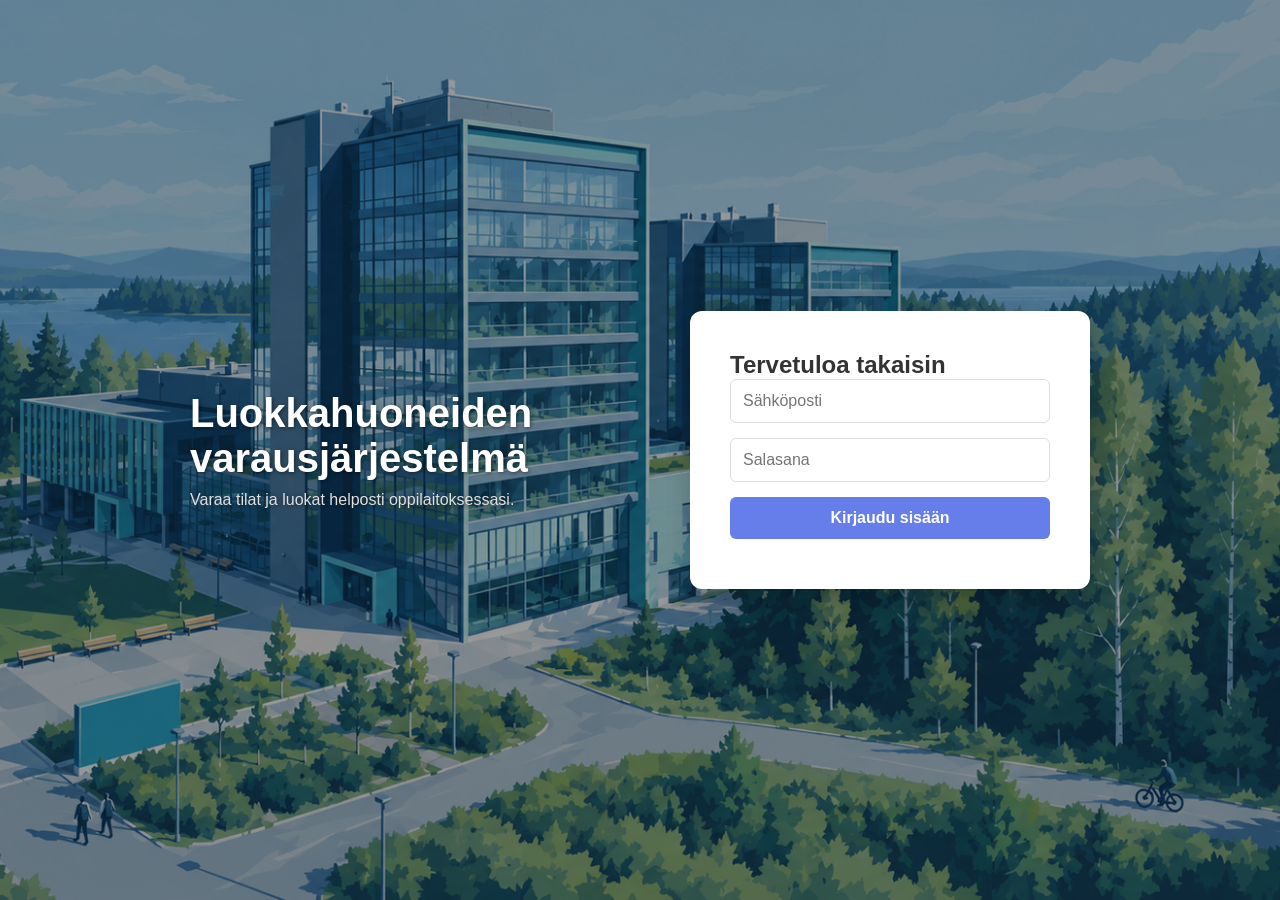
==== public/index.html @ 9940d2bd "school house pig was deleted" ====
<!DOCTYPE html>
<html lang="fi">
<head>
    <meta charset="UTF-8">
    <meta name="viewport" content="width=device-width, initial-scale=1.0">
    <title>Luokkahuonevarausjärjestelmä</title>
    <link rel="stylesheet" href="style.css">
</head>
<body>

    <!-- ЭКРАН 1: АВТОРИЗАЦИЯ (Виден, если не вошли) -->
    <div id="authView" class="view-container">
        <div class="auth-wrapper">
            <div class="auth-hero">
                <!-- Строку с иконкой 🏫 мы убрали отсюда -->
                <h1>Luokkahuoneiden varausjärjestelmä</h1>
                <p>Varaa tilat ja luokat helposti oppilaitoksessasi.</p>
            </div>
            <div class="auth-card">

                <!-- Форма входа -->
                <div id="loginSection" class="form-pane">
                    <h2>Tervetuloa takaisin</h2>
                    <input type="email" id="loginEmail" placeholder="Sähköposti">
                    <input type="password" id="loginPassword" placeholder="Salasana">
                    <button id="loginBtn" class="primary-btn">Kirjaudu sisään</button>
                    <p id="loginError" class="error-msg"></p>
                </div>

                <!-- Форма регистрации -->
                <div id="registerSection" class="form-pane" style="display: none;">
                    <h2>Luo tunnus</h2>
                    <input type="text" id="regName" placeholder="Koko nimi">
                    <input type="email" id="regEmail" placeholder="Sähköposti">
                    <input type="password" id="regPassword" placeholder="Salasana">
                    <button id="registerBtn" class="primary-btn">Rekisteröidy</button>
                </div>
            </div>
        </div>
    </div>

    <!-- ЭКРАН 2: ОСНОВНОЙ ПOЛЬЗОВАТЕЛЬСКИЙ ИНТЕРФЕЙС (Виден после входа) -->
    <div id="mainView" class="view-container" style="display: none;">
        <!-- Шапка навигации -->
        <header class="app-header">
            <div class="logo">🎓 Varausjärjestelmä</div>
            <div class="user-info">
                <span id="loggedUserText">Käyttäjä</span>
                <button id="logoutBtn" class="logout-btn">Kirjaudu ulos</button>
            </div>
        </header>

        <!-- Вкладки навигации по разделам -->
        <nav class="app-nav">
            <button class="nav-tab active" data-target="classroomsTab">Luokat ja tilat</button>
            <button class="nav-tab" data-target="reservationsTab">Omat varaukset</button>
            <button id="adminTabBtn" class="nav-tab admin-only" data-target="adminTab" style="display:none;">Ylläpito</button>
        </nav>

        <main class="app-content">
            <!-- Вкладка 1: Список классов (Карточки) -->
            <div id="classroomsTab" class="tab-content active">
                <div class="section-header">
                    <h2>Valitse luokkahuone tai tila</h2>
                    <input type="date" id="bookingDate" class="date-picker">
                </div>
                <!-- Сюда JS будет динамически рендерить карточки классов -->
                <div id="classroomsGrid" class="classrooms-grid"></div>
            </div>

            <!-- Вкладка 2: Список бронирований -->
            <div id="reservationsTab" class="tab-content" style="display: none;">
                <h2>Varaukset</h2>
                <div class="table-responsive">
                    <table>
                        <thead>
                            <tr>
                                <th>Käyttäjä</th>
                                <th>Luokka</th>
                                <th>Paikka</th>
                                <th>Ajankohta</th>
                                <th>Toiminnot</th>
                            </tr>
                        </thead>
                        <tbody id="reservationTable"></tbody>
                    </table>
                </div>
            </div>

            <!-- Вкладка 3: Админка (Добавление классов) -->
            <div id="adminTab" class="tab-content" style="display: none;">
                <h2>Ylläpaneeli: Lisää uusi luokka</h2>
                <div class="admin-form-card">
                    <input type="text" id="adminClassroomName" placeholder="Luokan nimi (esim. Konferenstisali)">
                    <input type="number" id="adminClassroomRows" placeholder="Rivien määrä">
                    <input type="number" id="adminClassroomSeats" placeholder="Paikkojen määrä rivillä">
                    <button id="addClassroomBtn" class="primary-btn">Lisää luokka</button>
                    <p id="adminClassroomMessage"></p>
                </div>
            </div>
        </main>
    </div>

    <!-- ЭКРАН 3: СХЕМА МЕСТ В КЛАССЕ (Модальное окно или подэкран) -->
    <div id="seatModal" class="modal-overlay" style="display: none;">
        <div class="modal-content">
            <div class="modal-header">
                <h3 id="modalClassroomTitle">Valitse paikka</h3>
                <button id="closeModalBtn" class="close-btn">&times;</button>
            </div>
            <div class="seat-legend">
                <span class="legend-item"><span class="box free"></span> Vapaa</span>
                <span class="legend-item"><span class="box reserved"></span> Varattu</span>
                <span class="legend-item"><span class="box selected"></span> Valittu</span>
            </div>
            <div id="seatContainer" class="seat-grid"></div>
            <div class="modal-footer">
                <span id="selectedSeatText">Ei valittu</span>
                <button id="reserveBtn" class="primary-btn">Varaa valittu paikka</button>
            </div>
        </div>
    </div>

    <script type="module" src="js/main.js"></script>
</body>
</html>
---- public/style.css ----
* {
    box-sizing: border-box;
    margin: 0;
    padding: 0;
    font-family: 'Segoe UI', Tahoma, Geneva, Verdana, sans-serif;
}

body {
    background-color: #f4f7f6;
    color: #333;
    min-height: 100vh;
}

/* Экран авторизации */
.view-container {
    width: 100%;
    min-height: 100vh;
}

.auth-wrapper {
    display: flex;
    min-height: 100vh;
    align-items: center;
    justify-content: center;
    /* Устанавливаем изображение фоном (файл должен называться bg-login.png и лежать в папке public) */
    background-image: url('bg-login.png');
    background-size: cover;
    background-position: center;
    background-repeat: no-repeat;
    padding: 20px;
    position: relative;
}

/* Полупрозрачный слой поверх картинки для читаемости формы */
.auth-wrapper::before {
    content: '';
    position: absolute;
    top: 0;
    left: 0;
    width: 100%;
    height: 100%;
    background-color: rgba(0, 0, 0, 0.4);
    z-index: 1;
}

.auth-hero,
.auth-card {
    position: relative;
    z-index: 2;
}

.auth-hero {
    color: white;
    max-width: 450px;
    margin-right: 50px;
    text-shadow: 1px 1px 4px rgba(0,0,0,0.5);
}

.hero-illustration {
    font-size: 5rem;
    margin-bottom: 20px;
    opacity: 0.9;
}

.auth-hero h1 {
    font-size: 2.5rem;
    margin-bottom: 10px;
    color: white;
}

.auth-hero p {
    color: #e0e0e0;
}

.auth-card {
    background: white;
    padding: 40px;
    border-radius: 12px;
    box-shadow: 0 10px 25px rgba(0,0,0,0.2);
    width: 100%;
    max-width: 400px;
}

.auth-tabs {
    display: flex;
    margin-bottom: 25px;
    border-bottom: 2px solid #eee;
}

.tab-btn {
    flex: 1;
    background: none;
    border: none;
    padding: 10px;
    font-size: 1rem;
    font-weight: 600;
    cursor: pointer;
    color: #888;
    transition: 0.3s;
}

.tab-btn.active {
    color: #667eea;
    border-bottom: 2px solid #667eea;
    margin-bottom: -2px;
}

.form-pane input {
    width: 100%;
    padding: 12px;
    margin-bottom: 15px;
    border: 1px solid #ddd;
    border-radius: 6px;
    font-size: 1rem;
}

.primary-btn {
    width: 100%;
    padding: 12px;
    background: #667eea;
    color: white;
    border: none;
    border-radius: 6px;
    font-size: 1rem;
    font-weight: 600;
    cursor: pointer;
    transition: background 0.2s;
}

.primary-btn:hover {
    background: #5563c1;
}

.error-msg {
    color: #e74c3c;
    margin-top: 10px;
    font-size: 0.9rem;
}

/* Шапка приложения */
.app-header {
    background: white;
    padding: 15px 30px;
    display: flex;
    justify-content: space-between;
    align-items: center;
    box-shadow: 0 2px 5px rgba(0,0,0,0.05);
}

.logo {
    font-weight: bold;
    font-size: 1.2rem;
    color: #667eea;
}

.user-info {
    display: flex;
    align-items: center;
    gap: 15px;
}

.logout-btn {
    background: #e74c3c;
    color: white;
    border: none;
    padding: 6px 12px;
    border-radius: 4px;
    cursor: pointer;
}

/* Навигация приложения */
.app-nav {
    background: white;
    display: flex;
    padding: 0 30px;
    border-bottom: 1px solid #e1e1e1;
}

.nav-tab {
    background: none;
    border: none;
    padding: 15px 20px;
    font-size: 1rem;
    cursor: pointer;
    color: #666;
    font-weight: 500;
}

.nav-tab.active {
    color: #667eea;
    border-bottom: 3px solid #667eea;
}

.app-content {
    max-width: 1200px;
    margin: 30px auto;
    padding: 0 20px;
}

.section-header {
    display: flex;
    justify-content: space-between;
    align-items: center;
    margin-bottom: 20px;
}

.date-picker {
    padding: 8px 12px;
    border: 1px solid #ccc;
    border-radius: 6px;
}

/* Сетка карточек классов */
.classrooms-grid {
    display: grid;
    grid-template-columns: repeat(auto-fill, minmax(280px, 1fr));
    gap: 20px;
}

.classroom-card {
    background: white;
    border-radius: 10px;
    padding: 20px;
    box-shadow: 0 4px 10px rgba(0,0,0,0.05);
    cursor: pointer;
    transition: transform 0.2s, box-shadow 0.2s;
    border-left: 5px solid #667eea;
}

.classroom-card:hover {
    transform: translateY(-5px);
    box-shadow: 0 6px 15px rgba(0,0,0,0.1);
}

.classroom-card h3 {
    margin-bottom: 10px;
    color: #333;
}

.classroom-meta {
    font-size: 0.9rem;
    color: #666;
    margin-bottom: 15px;
}

/* Модальное окно выбора мест */
.modal-overlay {
    position: fixed;
    top: 0;
    left: 0;
    width: 100%;
    height: 100%;
    background: rgba(0,0,0,0.5);
    display: flex;
    align-items: center;
    justify-content: center;
    z-index: 1000;
}

.modal-content {
    background: white;
    padding: 30px;
    border-radius: 12px;
    width: 90%;
    max-width: 600px;
    max-height: 90vh;
    display: flex;
    flex-direction: column;
}

.modal-header {
    display: flex;
    justify-content: space-between;
    align-items: center;
    margin-bottom: 15px;
}

.close-btn {
    background: none;
    border: none;
    font-size: 1.5rem;
    cursor: pointer;
}

.seat-grid {
    display: grid;
    grid-template-columns: repeat(auto-fill, minmax(70px, 1fr));
    gap: 10px;
    overflow-y: auto;
    padding: 15px 0;
    max-height: 350px;
}

.seat {
    padding: 10px;
    background: #e2e8f0;
    border: none;
    border-radius: 6px;
    cursor: pointer;
    font-size: 0.8rem;
    font-weight: 600;
}

.seat.reserved {
    background: #cbd5e1;
    color: #94a3b8;
    cursor: not-allowed;
}

.seat.selected {
    background: #48bb78;
    color: white;
}

/* Таблицы бронирований */
.table-responsive {
    background: white;
    border-radius: 8px;
    overflow: hidden;
    box-shadow: 0 2px 8px rgba(0,0,0,0.05);
}

table {
    width: 100%;
    border-collapse: collapse;
}

th, td {
    padding: 12px 15px;
    text-align: left;
    border-bottom: 1px solid #eee;
}

th {
    background: #f8fafc;
    font-weight: 600;
}

/* Админ-форма */
.admin-form-card {
    background: white;
    padding: 25px;
    border-radius: 10px;
    box-shadow: 0 4px 10px rgba(0,0,0,0.05);
    max-width: 500px;
}

.admin-form-card input {
    width: 100%;
    padding: 10px;
    margin-bottom: 15px;
    border: 1px solid #ddd;
    border-radius: 6px;
}
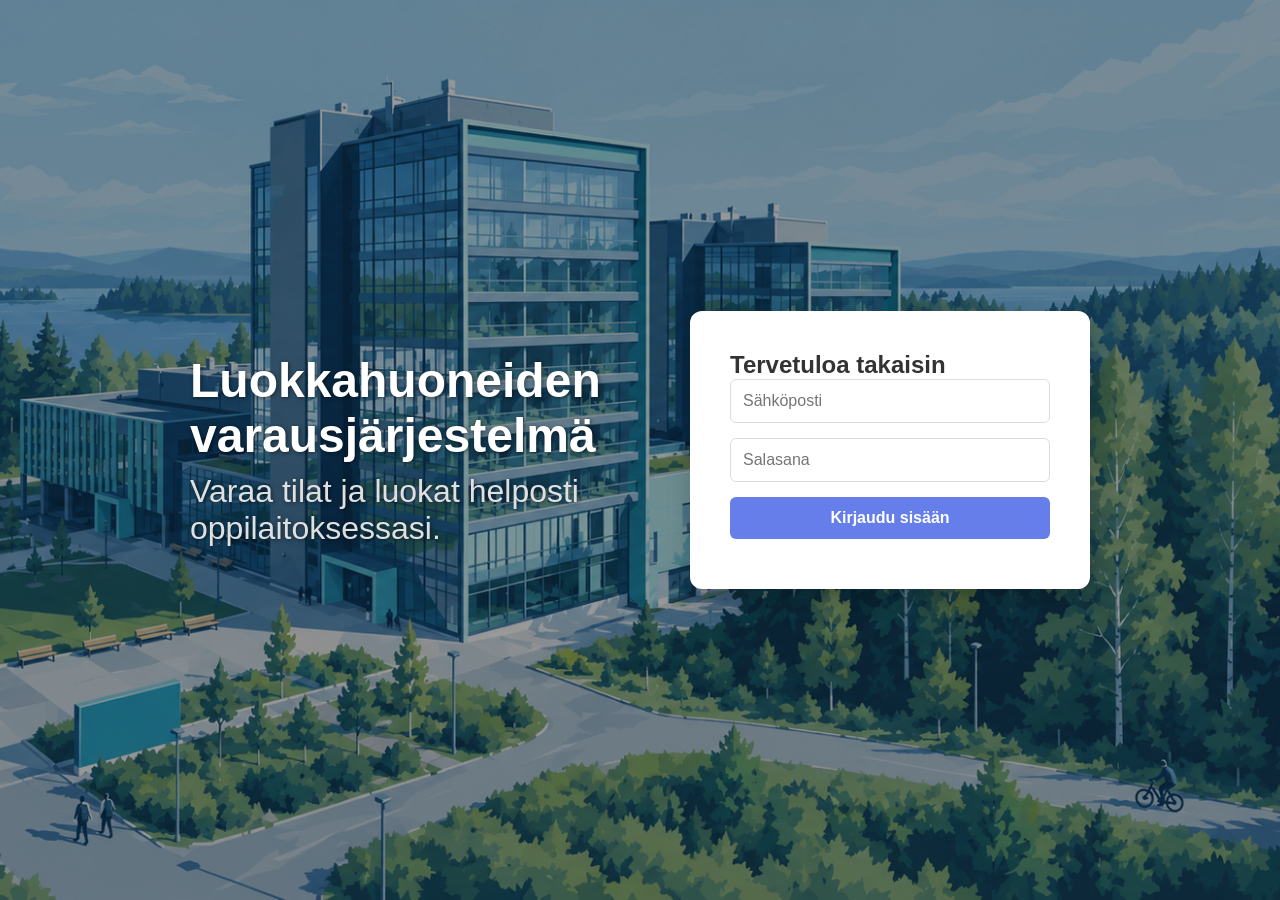
==== commit 9419ad13: "headers were updated with size" ====
--- a/public/index.html
+++ b/public/index.html
@@ -13,8 +13,8 @@
         <div class="auth-wrapper">
             <div class="auth-hero">
                 <!-- Строку с иконкой 🏫 мы убрали отсюда -->
-                <h1>Luokkahuoneiden varausjärjestelmä</h1>
-                <p>Varaa tilat ja luokat helposti oppilaitoksessasi.</p>
+                <h1 style="font-size: 3rem;">Luokkahuoneiden varausjärjestelmä</h1>
+                <p style="font-size: 2rem;">Varaa tilat ja luokat helposti oppilaitoksessasi.</p>
             </div>
             <div class="auth-card">
 
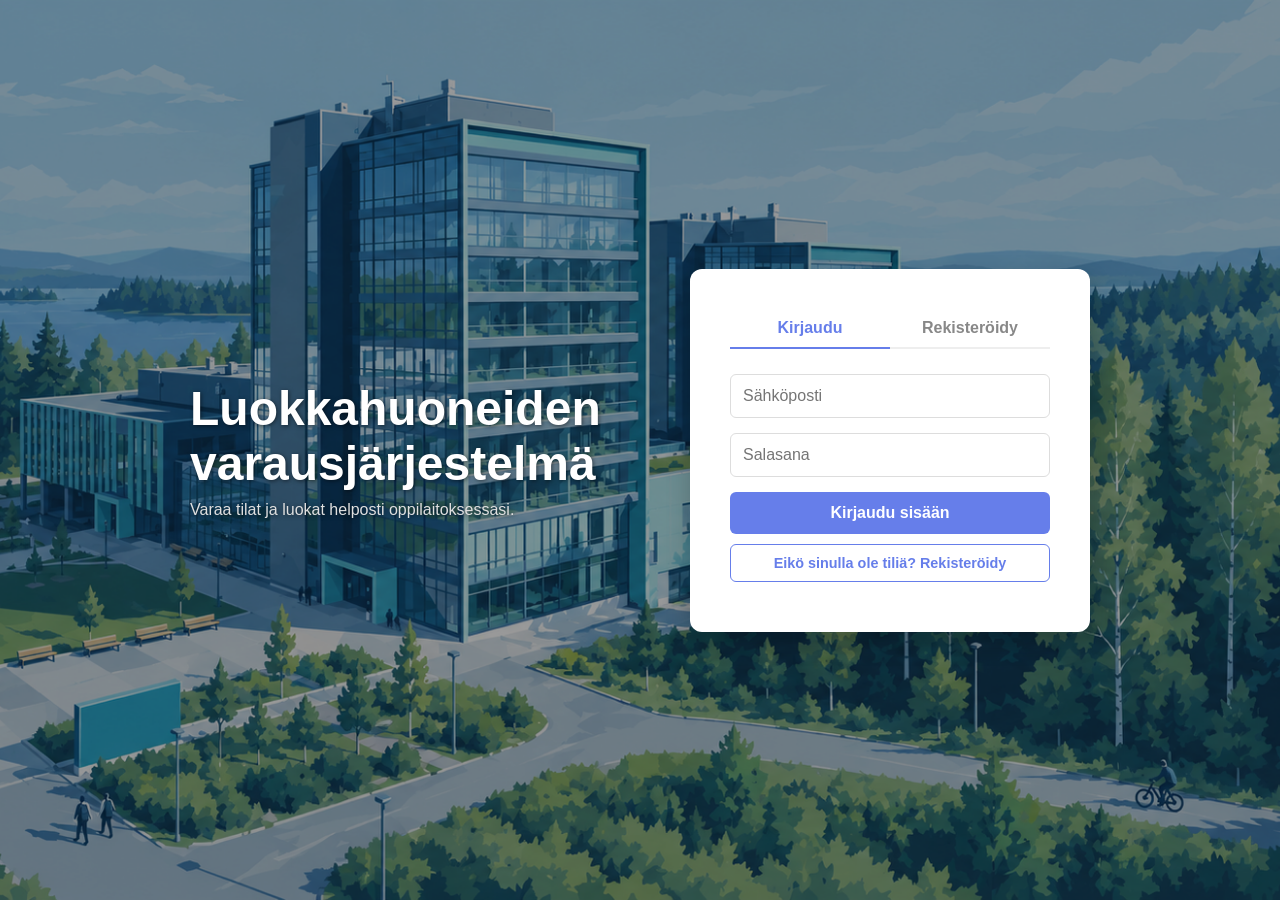
==== commit c3d43b7f: "Rekisteroidy bitton was added" ====
--- a/public/index.html
+++ b/public/index.html
@@ -3,121 +3,117 @@
 <head>
     <meta charset="UTF-8">
     <meta name="viewport" content="width=device-width, initial-scale=1.0">
-    <title>Luokkahuonevarausjärjestelmä</title>
+    <title>Luokkahuoneiden varausjärjestelmä</title>
     <link rel="stylesheet" href="style.css">
 </head>
 <body>
 
-    <!-- ЭКРАН 1: АВТОРИЗАЦИЯ (Виден, если не вошли) -->
+    <!-- ЭКРАН 1: АВТОРИЗАЦИЯ И РЕГИСТРАЦИЯ -->
     <div id="authView" class="view-container">
         <div class="auth-wrapper">
             <div class="auth-hero">
-                <!-- Строку с иконкой 🏫 мы убрали отсюда -->
                 <h1 style="font-size: 3rem;">Luokkahuoneiden varausjärjestelmä</h1>
-                <p style="font-size: 2rem;">Varaa tilat ja luokat helposti oppilaitoksessasi.</p>
+                <p>Varaa tilat ja luokat helposti oppilaitoksessasi.</p>
             </div>
             <div class="auth-card">
-
-                <!-- Форма входа -->
-                <div id="loginSection" class="form-pane">
-                    <h2>Tervetuloa takaisin</h2>
-                    <input type="email" id="loginEmail" placeholder="Sähköposti">
-                    <input type="password" id="loginPassword" placeholder="Salasana">
-                    <button id="loginBtn" class="primary-btn">Kirjaudu sisään</button>
-                    <p id="loginError" class="error-msg"></p>
+                <div class="auth-tabs">
+                    <button id="showLoginTab" class="tab-btn active">Kirjaudu</button>
+                    <button id="showRegisterTab" class="tab-btn">Rekisteröidy</button>
                 </div>
 
-                <!-- Форма регистрации -->
+                <!-- Секция входа -->
+                <div id="loginSection" class="form-pane">
+                    <input type="email" id="loginEmail" placeholder="Sähköposti" required>
+                    <input type="password" id="loginPassword" placeholder="Salasana" required>
+                    <button id="loginBtn" class="primary-btn">Kirjaudu sisään</button>
+                    <button id="switchToRegBtn" class="secondary-btn" style="margin-top: 10px;">Eikö sinulla ole tiliä? Rekisteröidy</button>
+                    <div id="loginError" class="error-msg"></div>
+                </div>
+
+                <!-- Секция регистрации -->
                 <div id="registerSection" class="form-pane" style="display: none;">
-                    <h2>Luo tunnus</h2>
-                    <input type="text" id="regName" placeholder="Koko nimi">
-                    <input type="email" id="regEmail" placeholder="Sähköposti">
-                    <input type="password" id="regPassword" placeholder="Salasana">
+                    <input type="text" id="regName" placeholder="Koko nimi" required>
+                    <input type="email" id="regEmail" placeholder="Sähköposti" required>
+                    <input type="password" id="regPassword" placeholder="Salasana" required>
                     <button id="registerBtn" class="primary-btn">Rekisteröidy</button>
+                    <button id="switchToLoginBtn" class="secondary-btn" style="margin-top: 10px;">Oletko jo rekisteröitynyt? Kirjaudu</button>
                 </div>
             </div>
         </div>
     </div>
 
-    <!-- ЭКРАН 2: ОСНОВНОЙ ПOЛЬЗОВАТЕЛЬСКИЙ ИНТЕРФЕЙС (Виден после входа) -->
+    <!-- ЭКРАН 2: ОСНОВНОЕ ПРИЛОЖЕНИЕ -->
     <div id="mainView" class="view-container" style="display: none;">
-        <!-- Шапка навигации -->
         <header class="app-header">
-            <div class="logo">🎓 Varausjärjestelmä</div>
+            <div class="logo">🏫 Varausjärjestelmä</div>
             <div class="user-info">
                 <span id="loggedUserText">Käyttäjä</span>
                 <button id="logoutBtn" class="logout-btn">Kirjaudu ulos</button>
             </div>
         </header>
 
-        <!-- Вкладки навигации по разделам -->
         <nav class="app-nav">
-            <button class="nav-tab active" data-target="classroomsTab">Luokat ja tilat</button>
-            <button class="nav-tab" data-target="reservationsTab">Omat varaukset</button>
-            <button id="adminTabBtn" class="nav-tab admin-only" data-target="adminTab" style="display:none;">Ylläpito</button>
+            <button class="nav-tab active" data-target="classroomsTab">Luokat ja Varaukset</button>
+            <button class="nav-tab" data-target="myReservationsTab">Omat varaukset</button>
+            <button class="nav-tab" id="adminTabBtn" data-target="adminTab" style="display: none;">Ylläpitäjä</button>
         </nav>
 
         <main class="app-content">
-            <!-- Вкладка 1: Список классов (Карточки) -->
-            <div id="classroomsTab" class="tab-content active">
+            <!-- Вкладка: Классы -->
+            <div id="classroomsTab" class="tab-content">
                 <div class="section-header">
-                    <h2>Valitse luokkahuone tai tila</h2>
+                    <h2>Valitse luokkahuone</h2>
                     <input type="date" id="bookingDate" class="date-picker">
                 </div>
-                <!-- Сюда JS будет динамически рендерить карточки классов -->
-                <div id="classroomsGrid" class="classrooms-grid"></div>
+                <div id="classroomsGrid" class="classrooms-grid">
+                    <!-- Карточки классов рендерятся динамически -->
+                </div>
             </div>
 
-            <!-- Вкладка 2: Список бронирований -->
-            <div id="reservationsTab" class="tab-content" style="display: none;">
-                <h2>Varaukset</h2>
-                <div class="table-responsive">
+            <!-- Вкладка: Мои бронирования -->
+            <div id="myReservationsTab" class="tab-content" style="display: none;">
+                <h2>Omat varauksesi</h2>
+                <div class="table-responsive" style="margin-top: 15px;">
                     <table>
                         <thead>
                             <tr>
-                                <th>Käyttäjä</th>
                                 <th>Luokka</th>
                                 <th>Paikka</th>
-                                <th>Ajankohta</th>
+                                <th>Päivämäärä</th>
                                 <th>Toiminnot</th>
                             </tr>
                         </thead>
-                        <tbody id="reservationTable"></tbody>
+                        <tbody id="myReservationsList">
+                            <!-- Список броней -->
+                        </tbody>
                     </table>
                 </div>
             </div>
 
-            <!-- Вкладка 3: Админка (Добавление классов) -->
+            <!-- Вкладка: Админ-панель -->
             <div id="adminTab" class="tab-content" style="display: none;">
-                <h2>Ylläpaneeli: Lisää uusi luokka</h2>
-                <div class="admin-form-card">
-                    <input type="text" id="adminClassroomName" placeholder="Luokan nimi (esim. Konferenstisali)">
-                    <input type="number" id="adminClassroomRows" placeholder="Rivien määrä">
-                    <input type="number" id="adminClassroomSeats" placeholder="Paikkojen määrä rivillä">
+                <h2>Ylläpaneeli - Lisää uusi luokka</h2>
+                <div class="admin-form-card" style="margin-top: 15px;">
+                    <input type="text" id="newClassroomName" placeholder="Luokan nimi (esim. Luokka 404)">
                     <button id="addClassroomBtn" class="primary-btn">Lisää luokka</button>
-                    <p id="adminClassroomMessage"></p>
+                    <div id="adminClassroomMessage" class="error-msg"></div>
                 </div>
             </div>
         </main>
     </div>
 
-    <!-- ЭКРАН 3: СХЕМА МЕСТ В КЛАССЕ (Модальное окно или подэкран) -->
+    <!-- МОДАЛЬНОЕ ОКНО СХЕМЫ МЕСТ -->
     <div id="seatModal" class="modal-overlay" style="display: none;">
         <div class="modal-content">
             <div class="modal-header">
-                <h3 id="modalClassroomTitle">Valitse paikka</h3>
+                <h3 id="modalClassroomTitle">Paikkakartta</h3>
                 <button id="closeModalBtn" class="close-btn">&times;</button>
             </div>
-            <div class="seat-legend">
-                <span class="legend-item"><span class="box free"></span> Vapaa</span>
-                <span class="legend-item"><span class="box reserved"></span> Varattu</span>
-                <span class="legend-item"><span class="box selected"></span> Valittu</span>
+            <p style="font-size: 0.9rem; color: #666; margin-bottom: 10px;">Valitse vapaa paikka alta:</p>
+            <div id="seatGrid" class="seat-grid">
+                <!-- Места рендерятся динамически -->
             </div>
-            <div id="seatContainer" class="seat-grid"></div>
-            <div class="modal-footer">
-                <span id="selectedSeatText">Ei valittu</span>
-                <button id="reserveBtn" class="primary-btn">Varaa valittu paikka</button>
-            </div>
+            <button id="reserveBtn" class="primary-btn" style="margin-top: 15px;">Varaa valittu paikka</button>
         </div>
     </div>
 
--- a/public/style.css
+++ b/public/style.css
@@ -11,7 +11,6 @@
     min-height: 100vh;
 }
 
-/* Экран авторизации */
 .view-container {
     width: 100%;
     min-height: 100vh;
@@ -22,7 +21,6 @@
     min-height: 100vh;
     align-items: center;
     justify-content: center;
-    /* Устанавливаем изображение фоном (файл должен называться bg-login.png и лежать в папке public) */
     background-image: url('bg-login.png');
     background-size: cover;
     background-position: center;
@@ -31,7 +29,6 @@
     position: relative;
 }
 
-/* Полупрозрачный слой поверх картинки для читаемости формы */
 .auth-wrapper::before {
     content: '';
     position: absolute;
@@ -56,14 +53,8 @@
     text-shadow: 1px 1px 4px rgba(0,0,0,0.5);
 }
 
-.hero-illustration {
-    font-size: 5rem;
-    margin-bottom: 20px;
-    opacity: 0.9;
-}
-
 .auth-hero h1 {
-    font-size: 2.5rem;
+    font-size: 3rem;
     margin-bottom: 10px;
     color: white;
 }
@@ -131,13 +122,30 @@
     background: #5563c1;
 }
 
+/* Вторичная кнопка для переключения входа/регистрации */
+.secondary-btn {
+    width: 100%;
+    padding: 10px;
+    background: transparent;
+    color: #667eea;
+    border: 1px solid #667eea;
+    border-radius: 6px;
+    font-size: 0.9rem;
+    font-weight: 600;
+    cursor: pointer;
+    transition: background 0.2s, color 0.2s;
+}
+
+.secondary-btn:hover {
+    background: #f0f4ff;
+}
+
 .error-msg {
     color: #e74c3c;
     margin-top: 10px;
     font-size: 0.9rem;
 }
 
-/* Шапка приложения */
 .app-header {
     background: white;
     padding: 15px 30px;
@@ -168,7 +176,6 @@
     cursor: pointer;
 }
 
-/* Навигация приложения */
 .app-nav {
     background: white;
     display: flex;
@@ -210,7 +217,6 @@
     border-radius: 6px;
 }
 
-/* Сетка карточек классов */
 .classrooms-grid {
     display: grid;
     grid-template-columns: repeat(auto-fill, minmax(280px, 1fr));
@@ -243,7 +249,6 @@
     margin-bottom: 15px;
 }
 
-/* Модальное окно выбора мест */
 .modal-overlay {
     position: fixed;
     top: 0;
@@ -312,7 +317,6 @@
     color: white;
 }
 
-/* Таблицы бронирований */
 .table-responsive {
     background: white;
     border-radius: 8px;
@@ -336,7 +340,6 @@
     font-weight: 600;
 }
 
-/* Админ-форма */
 .admin-form-card {
     background: white;
     padding: 25px;
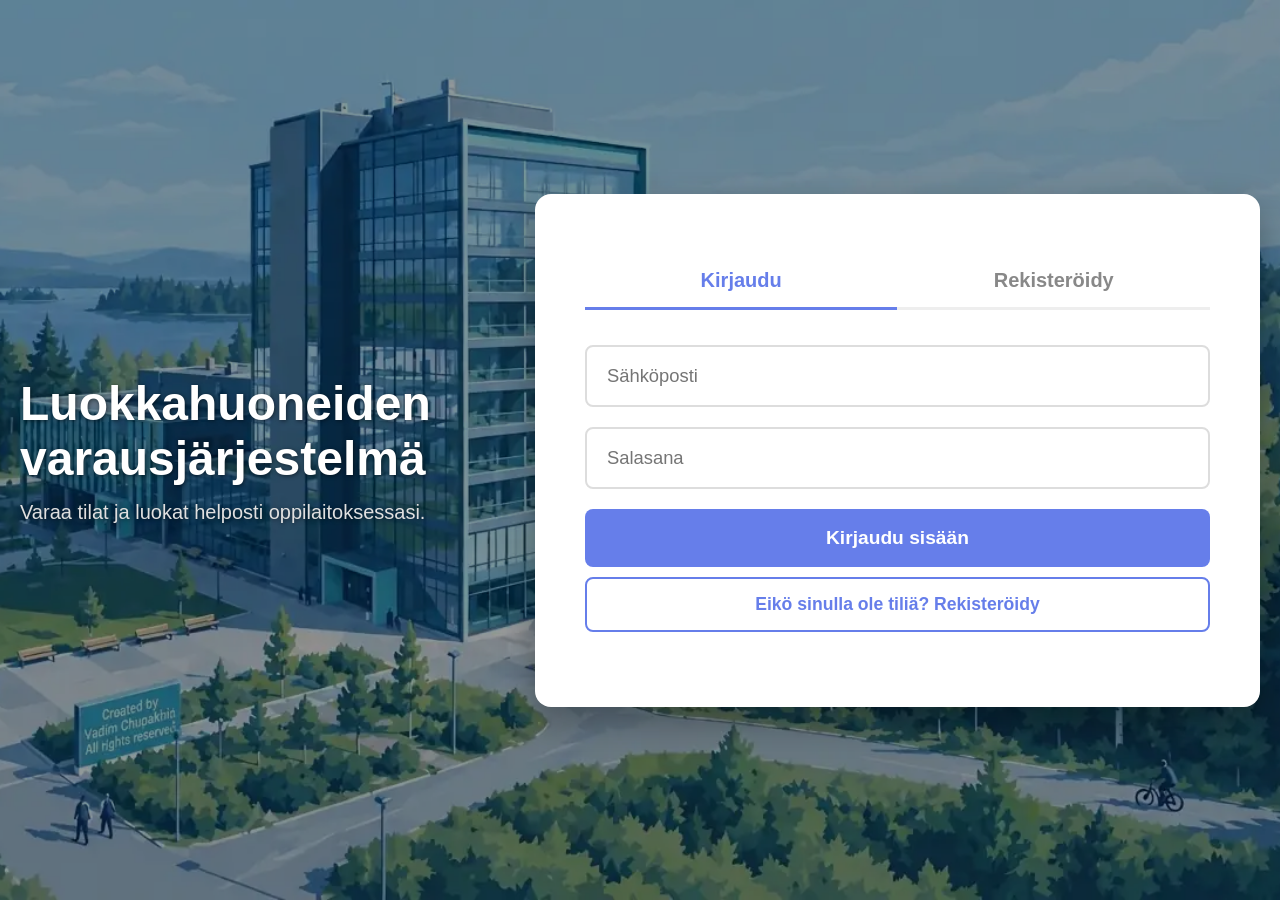
==== commit de4d5240: "background was updated" ====
--- a/public/index.html
+++ b/public/index.html
@@ -45,7 +45,7 @@
     <!-- ЭКРАН 2: ОСНОВНОЕ ПРИЛОЖЕНИЕ -->
     <div id="mainView" class="view-container" style="display: none;">
         <header class="app-header">
-            <div class="logo">🏫 Varausjärjestelmä</div>
+            <div class="logo">Varausjärjestelmä</div>
             <div class="user-info">
                 <span id="loggedUserText">Käyttäjä</span>
                 <button id="logoutBtn" class="logout-btn">Kirjaudu ulos</button>
--- a/public/style.css
+++ b/public/style.css
@@ -21,7 +21,7 @@
     min-height: 100vh;
     align-items: center;
     justify-content: center;
-    background-image: url('bg-login.png');
+    background-image: url('bg-login.webp');
     background-size: cover;
     background-position: center;
     background-repeat: no-repeat;
@@ -48,42 +48,44 @@
 
 .auth-hero {
     color: white;
-    max-width: 450px;
-    margin-right: 50px;
+    max-width: 550px;
+    margin-right: 60px;
     text-shadow: 1px 1px 4px rgba(0,0,0,0.5);
 }
 
 .auth-hero h1 {
-    font-size: 3rem;
-    margin-bottom: 10px;
+    font-size: 3.5rem;
+    margin-bottom: 15px;
     color: white;
 }
 
 .auth-hero p {
+    font-size: 1.25rem;
     color: #e0e0e0;
 }
 
+/* КАРТОЧКА ВХОДА  */
 .auth-card {
     background: white;
-    padding: 40px;
-    border-radius: 12px;
-    box-shadow: 0 10px 25px rgba(0,0,0,0.2);
-    width: 100%;
-    max-width: 400px;
+    padding: 60px 50px;
+    border-radius: 16px;
+    box-shadow: 0 15px 35px rgba(0,0,0,0.3);
+    width: 100%;
+    max-width: 800px;
 }
 
 .auth-tabs {
     display: flex;
-    margin-bottom: 25px;
-    border-bottom: 2px solid #eee;
+    margin-bottom: 35px;
+    border-bottom: 3px solid #eee;
 }
 
 .tab-btn {
     flex: 1;
     background: none;
     border: none;
-    padding: 10px;
-    font-size: 1rem;
+    padding: 15px;
+    font-size: 1.25rem;
     font-weight: 600;
     cursor: pointer;
     color: #888;
@@ -92,27 +94,33 @@
 
 .tab-btn.active {
     color: #667eea;
-    border-bottom: 2px solid #667eea;
-    margin-bottom: -2px;
-}
-
+    border-bottom: 3px solid #667eea;
+    margin-bottom: -3px;
+}
+
+/* УВЕЛИЧЕННЫЕ ПОЛЯ ВВОДА И ШРИФТЫ */
 .form-pane input {
     width: 100%;
-    padding: 12px;
-    margin-bottom: 15px;
-    border: 1px solid #ddd;
-    border-radius: 6px;
-    font-size: 1rem;
+    padding: 18px 20px;
+    margin-bottom: 20px;
+    border: 2px solid #ddd;
+    border-radius: 8px;
+    font-size: 1.15rem;
+}
+
+.form-pane input:focus {
+    border-color: #667eea;
+    outline: none;
 }
 
 .primary-btn {
     width: 100%;
-    padding: 12px;
+    padding: 18px;
     background: #667eea;
     color: white;
     border: none;
-    border-radius: 6px;
-    font-size: 1rem;
+    border-radius: 8px;
+    font-size: 1.2rem;
     font-weight: 600;
     cursor: pointer;
     transition: background 0.2s;
@@ -122,15 +130,15 @@
     background: #5563c1;
 }
 
-/* Вторичная кнопка для переключения входа/регистрации */
+/* Вторичная кнопка */
 .secondary-btn {
     width: 100%;
-    padding: 10px;
+    padding: 15px;
     background: transparent;
     color: #667eea;
-    border: 1px solid #667eea;
-    border-radius: 6px;
-    font-size: 0.9rem;
+    border: 2px solid #667eea;
+    border-radius: 8px;
+    font-size: 1.1rem;
     font-weight: 600;
     cursor: pointer;
     transition: background 0.2s, color 0.2s;
@@ -142,10 +150,11 @@
 
 .error-msg {
     color: #e74c3c;
-    margin-top: 10px;
-    font-size: 0.9rem;
-}
-
+    margin-top: 15px;
+    font-size: 1rem;
+}
+
+/* Стили основного приложения (остались без изменений) */
 .app-header {
     background: white;
     padding: 15px 30px;
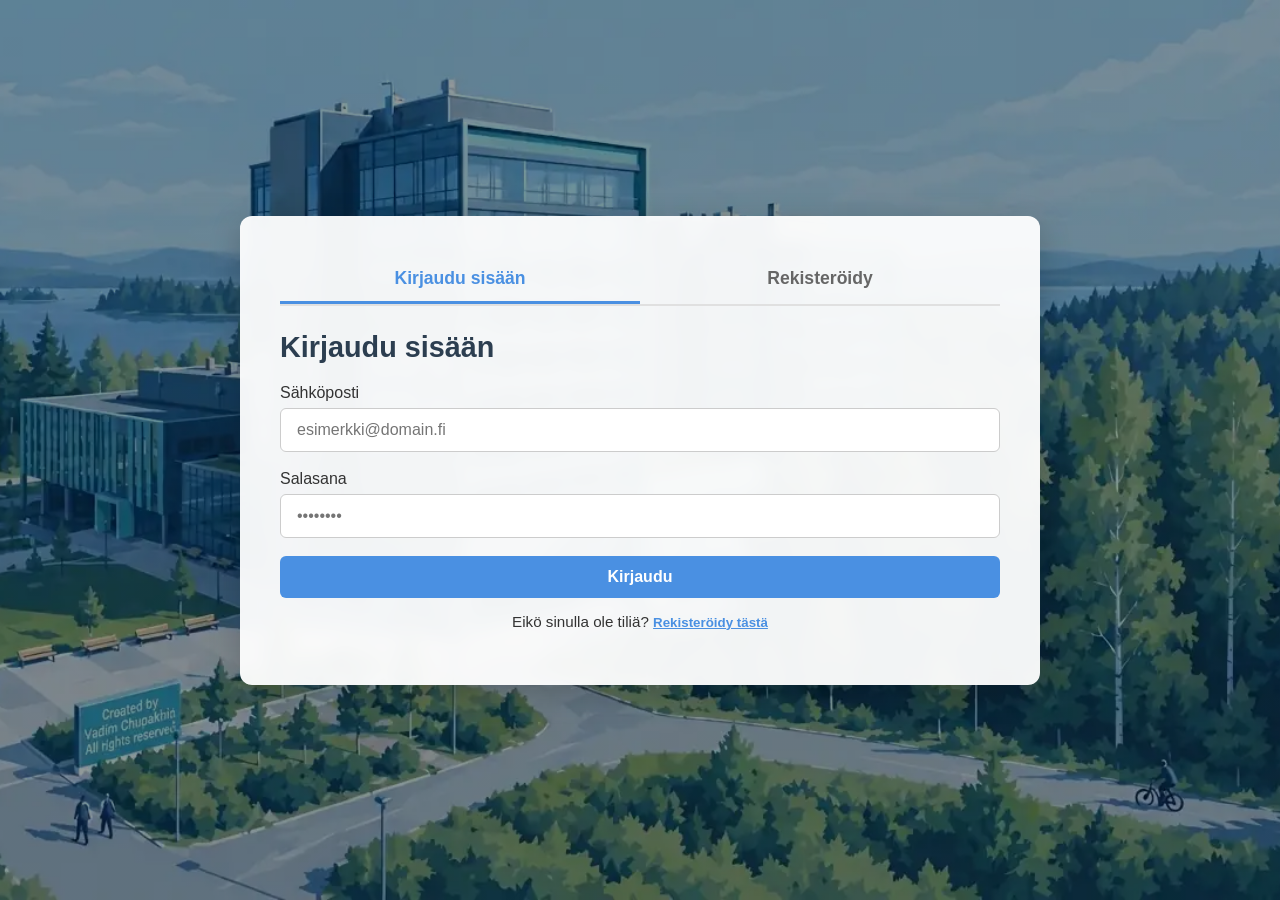
==== commit 5e8aac32: "The list of classes has been added" ====
--- a/public/index.html
+++ b/public/index.html
@@ -3,120 +3,88 @@
 <head>
     <meta charset="UTF-8">
     <meta name="viewport" content="width=device-width, initial-scale=1.0">
-    <title>Luokkahuoneiden varausjärjestelmä</title>
+    <title>Varausjärjestelmä</title>
     <link rel="stylesheet" href="style.css">
 </head>
 <body>
 
-    <!-- ЭКРАН 1: АВТОРИЗАЦИЯ И РЕГИСТРАЦИЯ -->
-    <div id="authView" class="view-container">
-        <div class="auth-wrapper">
-            <div class="auth-hero">
-                <h1 style="font-size: 3rem;">Luokkahuoneiden varausjärjestelmä</h1>
-                <p>Varaa tilat ja luokat helposti oppilaitoksessasi.</p>
+    <!-- Экран авторизации и регистрации -->
+    <div id="authContainer" class="auth-wrapper">
+        <div class="auth-card">
+            <div class="auth-tabs">
+                <button id="showLoginTab" class="auth-tab active">Kirjaudu sisään</button>
+                <button id="showRegisterTab" class="auth-tab">Rekisteröidy</button>
             </div>
-            <div class="auth-card">
-                <div class="auth-tabs">
-                    <button id="showLoginTab" class="tab-btn active">Kirjaudu</button>
-                    <button id="showRegisterTab" class="tab-btn">Rekisteröidy</button>
+
+            <!-- Форма входа -->
+            <div id="loginSection" class="auth-form-section">
+                <h2>Kirjaudu sisään</h2>
+                <div class="form-group">
+                    <label for="loginEmail">Sähköposti</label>
+                    <input type="email" id="loginEmail" placeholder="esimerkki@domain.fi">
                 </div>
-
-                <!-- Секция входа -->
-                <div id="loginSection" class="form-pane">
-                    <input type="email" id="loginEmail" placeholder="Sähköposti" required>
-                    <input type="password" id="loginPassword" placeholder="Salasana" required>
-                    <button id="loginBtn" class="primary-btn">Kirjaudu sisään</button>
-                    <button id="switchToRegBtn" class="secondary-btn" style="margin-top: 10px;">Eikö sinulla ole tiliä? Rekisteröidy</button>
-                    <div id="loginError" class="error-msg"></div>
+                <div class="form-group">
+                    <label for="loginPassword">Salasana</label>
+                    <input type="password" id="loginPassword" placeholder="••••••••">
                 </div>
-
-                <!-- Секция регистрации -->
-                <div id="registerSection" class="form-pane" style="display: none;">
-                    <input type="text" id="regName" placeholder="Koko nimi" required>
-                    <input type="email" id="regEmail" placeholder="Sähköposti" required>
-                    <input type="password" id="regPassword" placeholder="Salasana" required>
-                    <button id="registerBtn" class="primary-btn">Rekisteröidy</button>
-                    <button id="switchToLoginBtn" class="secondary-btn" style="margin-top: 10px;">Oletko jo rekisteröitynyt? Kirjaudu</button>
+                <button id="loginBtn" class="primary-btn">Kirjaudu</button>
+                <div class="toggle-auth">
+                    <span>Eikö sinulla ole tiliä? </span>
+                    <button id="switchToRegBtn" class="link-btn">Rekisteröidy tästä</button>
                 </div>
             </div>
+
+            <!-- Форма регистрации -->
+            <div id="registerSection" class="auth-form-section" style="display: none;">
+                <h2>Rekisteröidy käyttäjäksi</h2>
+                <div class="form-group">
+                    <label for="regName">Nimi</label>
+                    <input type="text" id="regName" placeholder="Matti Meikäläinen">
+                </div>
+                <div class="form-group">
+                    <label for="regEmail">Sähköposti</label>
+                    <input type="email" id="regEmail" placeholder="esimerkki@domain.fi">
+                </div>
+                <div class="form-group">
+                    <label for="regPassword">Salasana</label>
+                    <input type="password" id="regPassword" placeholder="••••••••">
+                </div>
+                <button id="registerBtn" class="primary-btn">Rekisteröidy</button>
+                <div class="toggle-auth">
+                    <span>Onko sinulla jo tili? </span>
+                    <button id="switchToLoginBtn" class="link-btn">Kirjaudu sisään</button>
+                </div>
+            </div>
+
+            <p id="loginError" class="error-msg"></p>
         </div>
     </div>
 
-    <!-- ЭКРАН 2: ОСНОВНОЕ ПРИЛОЖЕНИЕ -->
-    <div id="mainView" class="view-container" style="display: none;">
+    <!-- Основное приложение (после входа) -->
+    <div id="mainView" style="display: none;">
+        <!-- Шапка с заглавием по центру -->
         <header class="app-header">
-            <div class="logo">Varausjärjestelmä</div>
+            <h1 class="logo">Varausjärjestelmä</h1>
             <div class="user-info">
-                <span id="loggedUserText">Käyttäjä</span>
-                <button id="logoutBtn" class="logout-btn">Kirjaudu ulos</button>
+                <span id="userNameDisplay">Käyttäjä</span>
+                <button id="logoutBtn" class="danger-btn">Kirjaudu ulos</button>
             </div>
         </header>
 
+        <!-- Навигация по вкладкам -->
         <nav class="app-nav">
             <button class="nav-tab active" data-target="classroomsTab">Luokat ja Varaukset</button>
-            <button class="nav-tab" data-target="myReservationsTab">Omat varaukset</button>
-            <button class="nav-tab" id="adminTabBtn" data-target="adminTab" style="display: none;">Ylläpitäjä</button>
+            <button class="nav-tab" data-target="reservationsTab">Omat varaukset</button>
         </nav>
 
-        <main class="app-content">
-            <!-- Вкладка: Классы -->
-            <div id="classroomsTab" class="tab-content">
-                <div class="section-header">
-                    <h2>Valitse luokkahuone</h2>
-                    <input type="date" id="bookingDate" class="date-picker">
-                </div>
-                <div id="classroomsGrid" class="classrooms-grid">
-                    <!-- Карточки классов рендерятся динамически -->
+        <!-- Вкладка 1: Список аудиторий и выбор мест -->
+        <main id="classroomsTab" class="tab-content container">
+            <div class="toolbar">
+                <h2>Valitse luokkahuone</h2>
+                <div class="date-picker-group">
+                    <label for="bookingDate">Päivämäärä:</label>
+                    <input type="date" id="bookingDate">
                 </div>
             </div>
 
-            <!-- Вкладка: Мои бронирования -->
-            <div id="myReservationsTab" class="tab-content" style="display: none;">
-                <h2>Omat varauksesi</h2>
-                <div class="table-responsive" style="margin-top: 15px;">
-                    <table>
-                        <thead>
-                            <tr>
-                                <th>Luokka</th>
-                                <th>Paikka</th>
-                                <th>Päivämäärä</th>
-                                <th>Toiminnot</th>
-                            </tr>
-                        </thead>
-                        <tbody id="myReservationsList">
-                            <!-- Список броней -->
-                        </tbody>
-                    </table>
-                </div>
-            </div>
-
-            <!-- Вкладка: Админ-панель -->
-            <div id="adminTab" class="tab-content" style="display: none;">
-                <h2>Ylläpaneeli - Lisää uusi luokka</h2>
-                <div class="admin-form-card" style="margin-top: 15px;">
-                    <input type="text" id="newClassroomName" placeholder="Luokan nimi (esim. Luokka 404)">
-                    <button id="addClassroomBtn" class="primary-btn">Lisää luokka</button>
-                    <div id="adminClassroomMessage" class="error-msg"></div>
-                </div>
-            </div>
-        </main>
-    </div>
-
-    <!-- МОДАЛЬНОЕ ОКНО СХЕМЫ МЕСТ -->
-    <div id="seatModal" class="modal-overlay" style="display: none;">
-        <div class="modal-content">
-            <div class="modal-header">
-                <h3 id="modalClassroomTitle">Paikkakartta</h3>
-                <button id="closeModalBtn" class="close-btn">&times;</button>
-            </div>
-            <p style="font-size: 0.9rem; color: #666; margin-bottom: 10px;">Valitse vapaa paikka alta:</p>
-            <div id="seatGrid" class="seat-grid">
-                <!-- Места рендерятся динамически -->
-            </div>
-            <button id="reserveBtn" class="primary-btn" style="margin-top: 15px;">Varaa valittu paikka</button>
-        </div>
-    </div>
-
-    <script type="module" src="js/main.js"></script>
-</body>
-</html>+            <!-- Скрытый системный селект для связки с JS -->
--- a/public/style.css
+++ b/public/style.css
@@ -6,168 +6,151 @@
 }
 
 body {
-    background-color: #f4f7f6;
+    background-color: #f4f6f9;
     color: #333;
+}
+
+/* ---------------- Auth Layout ---------------- */
+.auth-wrapper {
     min-height: 100vh;
-}
-
-.view-container {
-    width: 100%;
-    min-height: 100vh;
-}
-
-.auth-wrapper {
-    display: flex;
-    min-height: 100vh;
-    align-items: center;
+    display: flex;
     justify-content: center;
-    background-image: url('bg-login.webp');
+    align-items: center;
+    background-image: linear-gradient(rgba(0, 0, 0, 0.4), rgba(0, 0, 0, 0.4)), url('bg-login.webp');
     background-size: cover;
     background-position: center;
     background-repeat: no-repeat;
     padding: 20px;
-    position: relative;
-}
-
-.auth-wrapper::before {
-    content: '';
-    position: absolute;
-    top: 0;
-    left: 0;
-    width: 100%;
-    height: 100%;
-    background-color: rgba(0, 0, 0, 0.4);
-    z-index: 1;
-}
-
-.auth-hero,
+}
+
 .auth-card {
-    position: relative;
-    z-index: 2;
-}
-
-.auth-hero {
+    background: rgba(255, 255, 255, 0.95);
+    backdrop-filter: blur(8px);
+    border-radius: 12px;
+    box-shadow: 0 8px 32px rgba(0, 0, 0, 0.2);
+    width: 100%;
+    max-width: 800px;
+    padding: 40px;
+}
+
+.auth-tabs {
+    display: flex;
+    margin-bottom: 25px;
+    border-bottom: 2px solid #e0e0e0;
+}
+
+.auth-tab {
+    flex: 1;
+    padding: 12px;
+    font-size: 1.1rem;
+    font-weight: 600;
+    background: none;
+    border: none;
+    cursor: pointer;
+    color: #666;
+    border-bottom: 3px solid transparent;
+}
+
+.auth-tab.active {
+    color: #4a90e2;
+    border-bottom-color: #4a90e2;
+}
+
+.auth-form-section h2 {
+    margin-bottom: 20px;
+    color: #2c3e50;
+    font-size: 1.8rem;
+}
+
+.form-group {
+    margin-bottom: 18px;
+}
+
+.form-group label {
+    display: block;
+    margin-bottom: 6px;
+    font-weight: 500;
+    font-size: 1rem;
+}
+
+.form-group input {
+    width: 100%;
+    padding: 12px 16px;
+    border: 1px solid #ccc;
+    border-radius: 6px;
+    font-size: 1rem;
+}
+
+.primary-btn {
+    width: 100%;
+    padding: 12px;
+    background-color: #4a90e2;
     color: white;
-    max-width: 550px;
-    margin-right: 60px;
-    text-shadow: 1px 1px 4px rgba(0,0,0,0.5);
-}
-
-.auth-hero h1 {
-    font-size: 3.5rem;
-    margin-bottom: 15px;
+    border: none;
+    border-radius: 6px;
+    font-size: 1rem;
+    font-weight: 600;
+    cursor: pointer;
+    transition: background-color 0.2s;
+}
+
+.primary-btn:hover {
+    background-color: #357abd;
+}
+
+.danger-btn {
+    padding: 8px 16px;
+    background-color: #e74c3c;
     color: white;
-}
-
-.auth-hero p {
-    font-size: 1.25rem;
-    color: #e0e0e0;
-}
-
-/* КАРТОЧКА ВХОДА  */
-.auth-card {
-    background: white;
-    padding: 60px 50px;
-    border-radius: 16px;
-    box-shadow: 0 15px 35px rgba(0,0,0,0.3);
-    width: 100%;
-    max-width: 800px;
-}
-
-.auth-tabs {
-    display: flex;
-    margin-bottom: 35px;
-    border-bottom: 3px solid #eee;
-}
-
-.tab-btn {
-    flex: 1;
+    border: none;
+    border-radius: 6px;
+    cursor: pointer;
+    font-weight: 600;
+}
+
+.danger-btn:hover {
+    background-color: #c0392b;
+}
+
+.toggle-auth {
+    margin-top: 15px;
+    text-align: center;
+    font-size: 0.95rem;
+}
+
+.link-btn {
     background: none;
     border: none;
-    padding: 15px;
-    font-size: 1.25rem;
-    font-weight: 600;
-    cursor: pointer;
-    color: #888;
-    transition: 0.3s;
-}
-
-.tab-btn.active {
-    color: #667eea;
-    border-bottom: 3px solid #667eea;
-    margin-bottom: -3px;
-}
-
-/* УВЕЛИЧЕННЫЕ ПОЛЯ ВВОДА И ШРИФТЫ */
-.form-pane input {
-    width: 100%;
-    padding: 18px 20px;
-    margin-bottom: 20px;
-    border: 2px solid #ddd;
-    border-radius: 8px;
-    font-size: 1.15rem;
-}
-
-.form-pane input:focus {
-    border-color: #667eea;
-    outline: none;
-}
-
-.primary-btn {
-    width: 100%;
-    padding: 18px;
-    background: #667eea;
-    color: white;
-    border: none;
-    border-radius: 8px;
-    font-size: 1.2rem;
-    font-weight: 600;
-    cursor: pointer;
-    transition: background 0.2s;
-}
-
-.primary-btn:hover {
-    background: #5563c1;
-}
-
-/* Вторичная кнопка */
-.secondary-btn {
-    width: 100%;
-    padding: 15px;
-    background: transparent;
-    color: #667eea;
-    border: 2px solid #667eea;
-    border-radius: 8px;
-    font-size: 1.1rem;
-    font-weight: 600;
-    cursor: pointer;
-    transition: background 0.2s, color 0.2s;
-}
-
-.secondary-btn:hover {
-    background: #f0f4ff;
+    color: #4a90e2;
+    font-weight: 600;
+    cursor: pointer;
+    text-decoration: underline;
 }
 
 .error-msg {
     color: #e74c3c;
     margin-top: 15px;
-    font-size: 1rem;
-}
-
-/* Стили основного приложения (остались без изменений) */
+    text-align: center;
+}
+
+/* ---------------- App Header (Centered Logo) ---------------- */
 .app-header {
     background: white;
     padding: 15px 30px;
     display: flex;
-    justify-content: space-between;
-    align-items: center;
-    box-shadow: 0 2px 5px rgba(0,0,0,0.05);
+    justify-content: flex-end;
+    align-items: center;
+    box-shadow: 0 2px 5px rgba(0, 0, 0, 0.05);
+    position: relative;
 }
 
 .logo {
     font-weight: bold;
-    font-size: 1.2rem;
-    color: #667eea;
+    font-size: 1.5rem;
+    color: #4a90e2;
+    position: absolute;
+    left: 50%;
+    transform: translateX(-50%);
 }
 
 .user-info {
@@ -176,54 +159,42 @@
     gap: 15px;
 }
 
-.logout-btn {
-    background: #e74c3c;
-    color: white;
-    border: none;
-    padding: 6px 12px;
-    border-radius: 4px;
-    cursor: pointer;
-}
-
+/* ---------------- Navigation ---------------- */
 .app-nav {
-    background: white;
-    display: flex;
+    display: flex;
+    background: white;
+    border-bottom: 1px solid #ddd;
     padding: 0 30px;
-    border-bottom: 1px solid #e1e1e1;
 }
 
 .nav-tab {
+    padding: 15px 20px;
     background: none;
     border: none;
-    padding: 15px 20px;
+    border-bottom: 3px solid transparent;
     font-size: 1rem;
-    cursor: pointer;
+    font-weight: 600;
     color: #666;
-    font-weight: 500;
+    cursor: pointer;
 }
 
 .nav-tab.active {
-    color: #667eea;
-    border-bottom: 3px solid #667eea;
-}
-
-.app-content {
+    color: #4a90e2;
+    border-bottom-color: #4a90e2;
+}
+
+/* ---------------- Content & Grids ---------------- */
+.container {
     max-width: 1200px;
     margin: 30px auto;
     padding: 0 20px;
 }
 
-.section-header {
+.toolbar {
     display: flex;
     justify-content: space-between;
     align-items: center;
-    margin-bottom: 20px;
-}
-
-.date-picker {
-    padding: 8px 12px;
-    border: 1px solid #ccc;
-    border-radius: 6px;
+    margin-bottom: 25px;
 }
 
 .classrooms-grid {
@@ -236,20 +207,19 @@
     background: white;
     border-radius: 10px;
     padding: 20px;
-    box-shadow: 0 4px 10px rgba(0,0,0,0.05);
+    box-shadow: 0 4px 12px rgba(0, 0, 0, 0.05);
     cursor: pointer;
     transition: transform 0.2s, box-shadow 0.2s;
-    border-left: 5px solid #667eea;
 }
 
 .classroom-card:hover {
-    transform: translateY(-5px);
-    box-shadow: 0 6px 15px rgba(0,0,0,0.1);
+    transform: translateY(-4px);
+    box-shadow: 0 6px 16px rgba(0, 0, 0, 0.1);
 }
 
 .classroom-card h3 {
     margin-bottom: 10px;
-    color: #333;
+    color: #2c3e50;
 }
 
 .classroom-meta {
@@ -258,16 +228,62 @@
     margin-bottom: 15px;
 }
 
-.modal-overlay {
+/* ---------------- Tables & Badges ---------------- */
+.table-responsive {
+    overflow-x: auto;
+}
+
+.status-table {
+    width: 100%;
+    border-collapse: collapse;
+    background: white;
+    border-radius: 8px;
+    overflow: hidden;
+    box-shadow: 0 2px 8px rgba(0, 0, 0, 0.05);
+    margin-top: 10px;
+}
+
+.status-table th, .status-table td {
+    padding: 14px 18px;
+    text-align: left;
+    border-bottom: 1px solid #eee;
+}
+
+.status-table th {
+    background-color: #f8f9fa;
+    font-weight: 600;
+    color: #333;
+}
+
+.badge {
+    padding: 6px 12px;
+    border-radius: 20px;
+    font-size: 0.85rem;
+    font-weight: 600;
+    display: inline-block;
+}
+
+.badge.free {
+    background-color: #e6f4ea;
+    color: #137333;
+}
+
+.badge.booked {
+    background-color: #fef7e0;
+    color: #b06000;
+}
+
+/* ---------------- Modal ---------------- */
+.modal {
     position: fixed;
     top: 0;
     left: 0;
     width: 100%;
     height: 100%;
-    background: rgba(0,0,0,0.5);
-    display: flex;
-    align-items: center;
+    background: rgba(0, 0, 0, 0.5);
+    display: flex;
     justify-content: center;
+    align-items: center;
     z-index: 1000;
 }
 
@@ -277,90 +293,20 @@
     border-radius: 12px;
     width: 90%;
     max-width: 600px;
-    max-height: 90vh;
-    display: flex;
-    flex-direction: column;
-}
-
-.modal-header {
-    display: flex;
-    justify-content: space-between;
-    align-items: center;
-    margin-bottom: 15px;
+    position: relative;
 }
 
 .close-btn {
-    background: none;
-    border: none;
-    font-size: 1.5rem;
+    position: absolute;
+    right: 20px;
+    top: 15px;
+    font-size: 1.8rem;
     cursor: pointer;
 }
 
 .seat-grid {
     display: grid;
-    grid-template-columns: repeat(auto-fill, minmax(70px, 1fr));
+    grid-template-columns: repeat(5, 1fr);
     gap: 10px;
-    overflow-y: auto;
-    padding: 15px 0;
-    max-height: 350px;
-}
-
-.seat {
-    padding: 10px;
-    background: #e2e8f0;
-    border: none;
-    border-radius: 6px;
-    cursor: pointer;
-    font-size: 0.8rem;
-    font-weight: 600;
-}
-
-.seat.reserved {
-    background: #cbd5e1;
-    color: #94a3b8;
-    cursor: not-allowed;
-}
-
-.seat.selected {
-    background: #48bb78;
-    color: white;
-}
-
-.table-responsive {
-    background: white;
-    border-radius: 8px;
-    overflow: hidden;
-    box-shadow: 0 2px 8px rgba(0,0,0,0.05);
-}
-
-table {
-    width: 100%;
-    border-collapse: collapse;
-}
-
-th, td {
-    padding: 12px 15px;
-    text-align: left;
-    border-bottom: 1px solid #eee;
-}
-
-th {
-    background: #f8fafc;
-    font-weight: 600;
-}
-
-.admin-form-card {
-    background: white;
-    padding: 25px;
-    border-radius: 10px;
-    box-shadow: 0 4px 10px rgba(0,0,0,0.05);
-    max-width: 500px;
-}
-
-.admin-form-card input {
-    width: 100%;
-    padding: 10px;
-    margin-bottom: 15px;
-    border: 1px solid #ddd;
-    border-radius: 6px;
+    margin: 20px 0;
 }
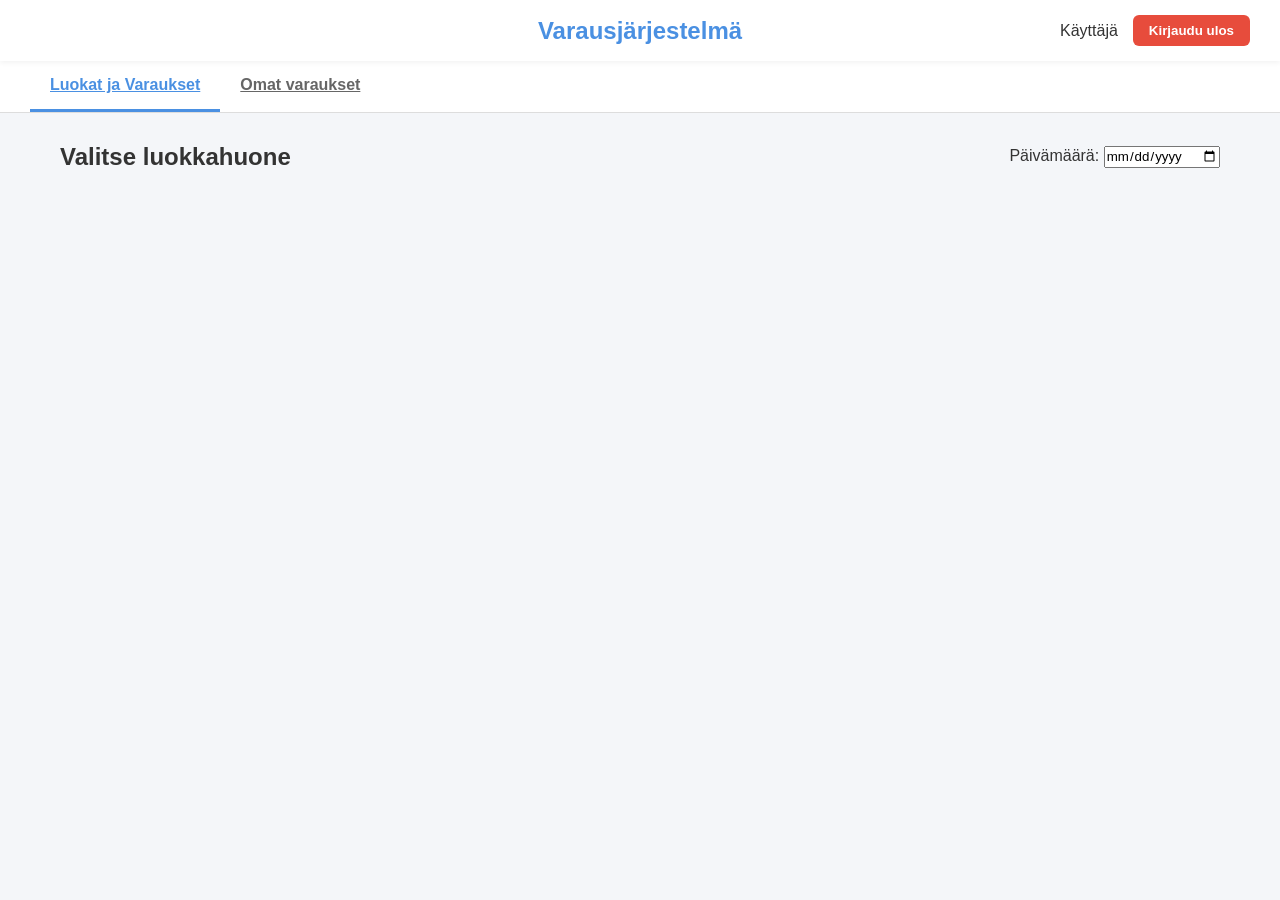
==== commit 2dc6a078: "a lots of mistakes were updated" ====
--- a/public/index.html
+++ b/public/index.html
@@ -3,88 +3,66 @@
 <head>
     <meta charset="UTF-8">
     <meta name="viewport" content="width=device-width, initial-scale=1.0">
-    <title>Varausjärjestelmä</title>
+    <title>Luokat ja Varaukset | Varausjärjestelmä</title>
     <link rel="stylesheet" href="style.css">
 </head>
 <body>
 
-    <!-- Экран авторизации и регистрации -->
-    <div id="authContainer" class="auth-wrapper">
-        <div class="auth-card">
-            <div class="auth-tabs">
-                <button id="showLoginTab" class="auth-tab active">Kirjaudu sisään</button>
-                <button id="showRegisterTab" class="auth-tab">Rekisteröidy</button>
+    <!-- Шапка с центрированным логотипом -->
+    <header class="app-header">
+        <h1 class="logo">Varausjärjestelmä</h1>
+        <div class="user-info">
+            <span id="userNameDisplay">Käyttäjä</span>
+            <button id="logoutBtn" class="danger-btn">Kirjaudu ulos</button>
+        </div>
+    </header>
+
+    <!-- Навигация -->
+    <nav class="app-nav">
+        <a href="index.html" class="nav-tab active">Luokat ja Varaukset</a>
+        <a href="reservations.html" class="nav-tab">Omat varaukset</a>
+    </nav>
+
+    <!-- Основной контент -->
+    <main class="container">
+        <div class="toolbar">
+            <h2>Valitse luokkahuone</h2>
+            <div class="date-picker-group">
+                <label for="bookingDate">Päivämäärä:</label>
+                <input type="date" id="bookingDate">
             </div>
+        </div>
 
-            <!-- Форма входа -->
-            <div id="loginSection" class="auth-form-section">
-                <h2>Kirjaudu sisään</h2>
-                <div class="form-group">
-                    <label for="loginEmail">Sähköposti</label>
-                    <input type="email" id="loginEmail" placeholder="esimerkki@domain.fi">
-                </div>
-                <div class="form-group">
-                    <label for="loginPassword">Salasana</label>
-                    <input type="password" id="loginPassword" placeholder="••••••••">
-                </div>
-                <button id="loginBtn" class="primary-btn">Kirjaudu</button>
-                <div class="toggle-auth">
-                    <span>Eikö sinulla ole tiliä? </span>
-                    <button id="switchToRegBtn" class="link-btn">Rekisteröidy tästä</button>
-                </div>
+        <!-- Скрытый системный селект для связки с JS -->
+        <select id="classroomSelect" style="display: none;"></select>
+
+        <!-- Карточки аудиторий -->
+        <div id="classroomsGrid" class="classrooms-grid"></div>
+
+        <!-- Админ-панель добавления классов -->
+        <div id="adminSection" style="display: none;" class="admin-panel">
+            <h3>Ylläpito: Lisää uusi luokkahuone</h3>
+            <div class="admin-form">
+                <input type="text" id="newClassroomName" placeholder="Luokan nimi (esim. Luokka 101)">
+                <input type="number" id="newClassroomCapacity" placeholder="Paikkojen määrä">
+                <button id="addClassroomBtn" class="primary-btn">Lisää luokka</button>
             </div>
+            <p id="adminClassroomMessage"></p>
+        </div>
+    </main>
 
-            <!-- Форма регистрации -->
-            <div id="registerSection" class="auth-form-section" style="display: none;">
-                <h2>Rekisteröidy käyttäjäksi</h2>
-                <div class="form-group">
-                    <label for="regName">Nimi</label>
-                    <input type="text" id="regName" placeholder="Matti Meikäläinen">
-                </div>
-                <div class="form-group">
-                    <label for="regEmail">Sähköposti</label>
-                    <input type="email" id="regEmail" placeholder="esimerkki@domain.fi">
-                </div>
-                <div class="form-group">
-                    <label for="regPassword">Salasana</label>
-                    <input type="password" id="regPassword" placeholder="••••••••">
-                </div>
-                <button id="registerBtn" class="primary-btn">Rekisteröidy</button>
-                <div class="toggle-auth">
-                    <span>Onko sinulla jo tili? </span>
-                    <button id="switchToLoginBtn" class="link-btn">Kirjaudu sisään</button>
-                </div>
+    <!-- Модальное окно карты мест -->
+    <div id="seatModal" class="modal" style="display: none;">
+        <div class="modal-content">
+            <span id="closeModalBtn" class="close-btn">&times;</span>
+            <h2 id="modalClassroomTitle">Paikkakartta</h2>
+            <div id="seatGrid" class="seat-grid"></div>
+            <div class="modal-actions">
+                <button id="reserveBtn" class="primary-btn">Varaa valittu paikka</button>
             </div>
-
-            <p id="loginError" class="error-msg"></p>
         </div>
     </div>
 
-    <!-- Основное приложение (после входа) -->
-    <div id="mainView" style="display: none;">
-        <!-- Шапка с заглавием по центру -->
-        <header class="app-header">
-            <h1 class="logo">Varausjärjestelmä</h1>
-            <div class="user-info">
-                <span id="userNameDisplay">Käyttäjä</span>
-                <button id="logoutBtn" class="danger-btn">Kirjaudu ulos</button>
-            </div>
-        </header>
-
-        <!-- Навигация по вкладкам -->
-        <nav class="app-nav">
-            <button class="nav-tab active" data-target="classroomsTab">Luokat ja Varaukset</button>
-            <button class="nav-tab" data-target="reservationsTab">Omat varaukset</button>
-        </nav>
-
-        <!-- Вкладка 1: Список аудиторий и выбор мест -->
-        <main id="classroomsTab" class="tab-content container">
-            <div class="toolbar">
-                <h2>Valitse luokkahuone</h2>
-                <div class="date-picker-group">
-                    <label for="bookingDate">Päivämäärä:</label>
-                    <input type="date" id="bookingDate">
-                </div>
-            </div>
-
-            <!-- Скрытый системный селект для связки с JS -->+    <script type="module" src="js/main.js"></script>
+</body>
+</html>
--- a/public/style.css
+++ b/public/style.css
@@ -12,7 +12,7 @@
 
 /* ---------------- Auth Layout ---------------- */
 .auth-wrapper {
-    min-height: 100vh;
+   min-height: 100vh;
     display: flex;
     justify-content: center;
     align-items: center;
@@ -21,15 +21,48 @@
     background-position: center;
     background-repeat: no-repeat;
     padding: 20px;
-}
-
+    width: 100vw;
+    position: fixed; /* Фиксируем поверх всего до авторизации */
+    top: 0;
+    left: 0;
+    z-index: 1000;
+}
+
+.auth-container-center {
+    display: flex;
+    flex-direction: column;
+    align-items: center;
+    width: 100%;
+    max-width: 600px;
+}
+
+/* Стили для текста над окном */
+.auth-header-text {
+    text-align: center;
+    color: white;
+    margin-bottom: 25px;
+}
+
+.auth-header-text h1 {
+    font-size: 2.2rem;
+    font-weight: 700;
+    margin-bottom: 8px;
+    text-shadow: 0 2px 4px rgba(0, 0, 0, 0.3);
+}
+
+.auth-header-text p {
+    font-size: 1.1rem;
+    color: #f0f0f0;
+    text-shadow: 0 1px 3px rgba(0, 0, 0, 0.3);
+}
+
+/* Карточка авторизации */
 .auth-card {
     background: rgba(255, 255, 255, 0.95);
     backdrop-filter: blur(8px);
     border-radius: 12px;
     box-shadow: 0 8px 32px rgba(0, 0, 0, 0.2);
     width: 100%;
-    max-width: 800px;
     padding: 40px;
 }
 
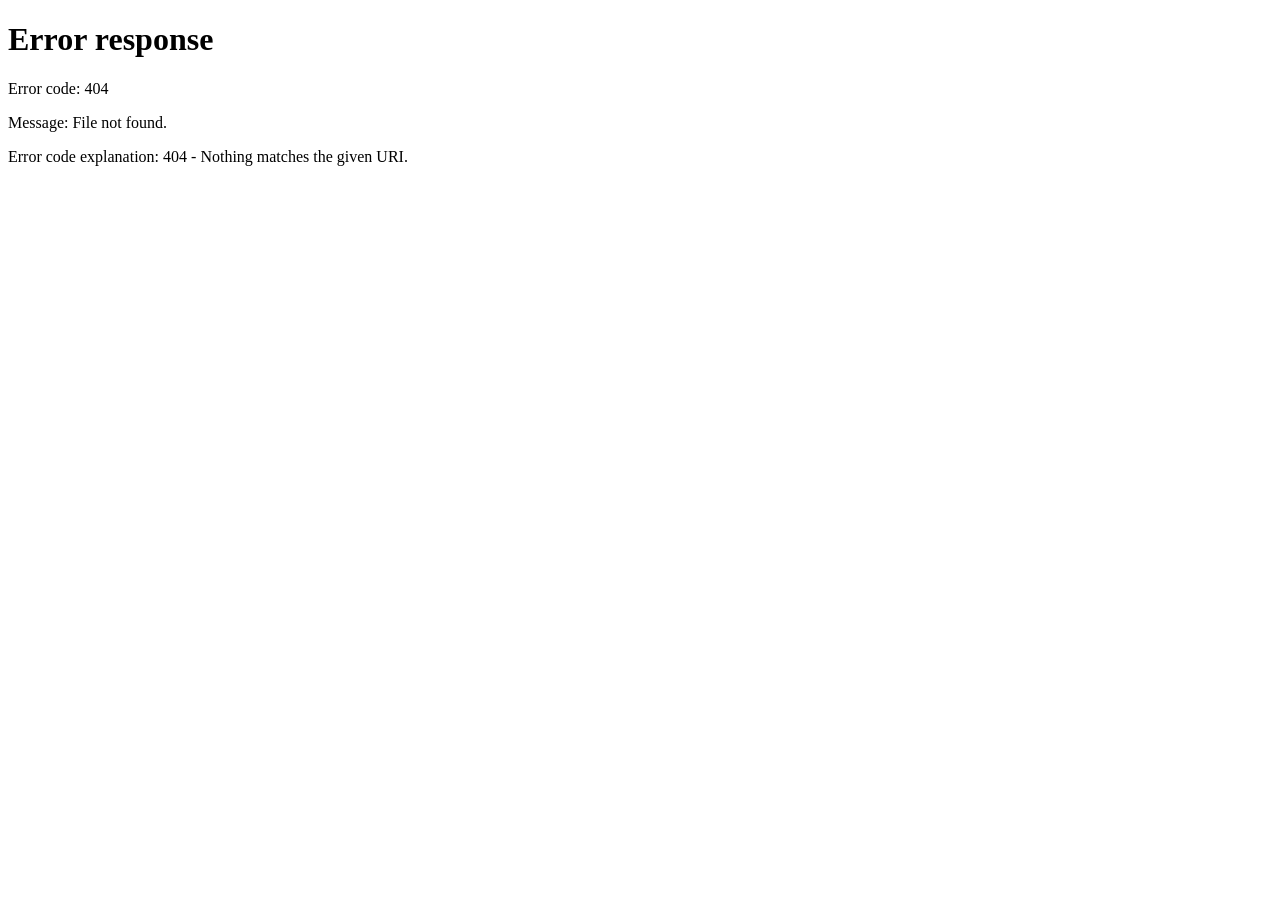
==== commit eeaf42b3: "style.css was split into several parts" ====
--- a/public/index.html
+++ b/public/index.html
@@ -4,7 +4,7 @@
     <meta charset="UTF-8">
     <meta name="viewport" content="width=device-width, initial-scale=1.0">
     <title>Luokat ja Varaukset | Varausjärjestelmä</title>
-    <link rel="stylesheet" href="style.css">
+    <link rel="stylesheet" href="css/style.css">
 </head>
 <body>
 
--- a/public/css/style.css
+++ b/public/css/style.css
@@ -0,0 +1,4 @@
+@import url('reset.css');
+@import url('layout.css');
+@import url('auth.css');
+@import url('components.css');
